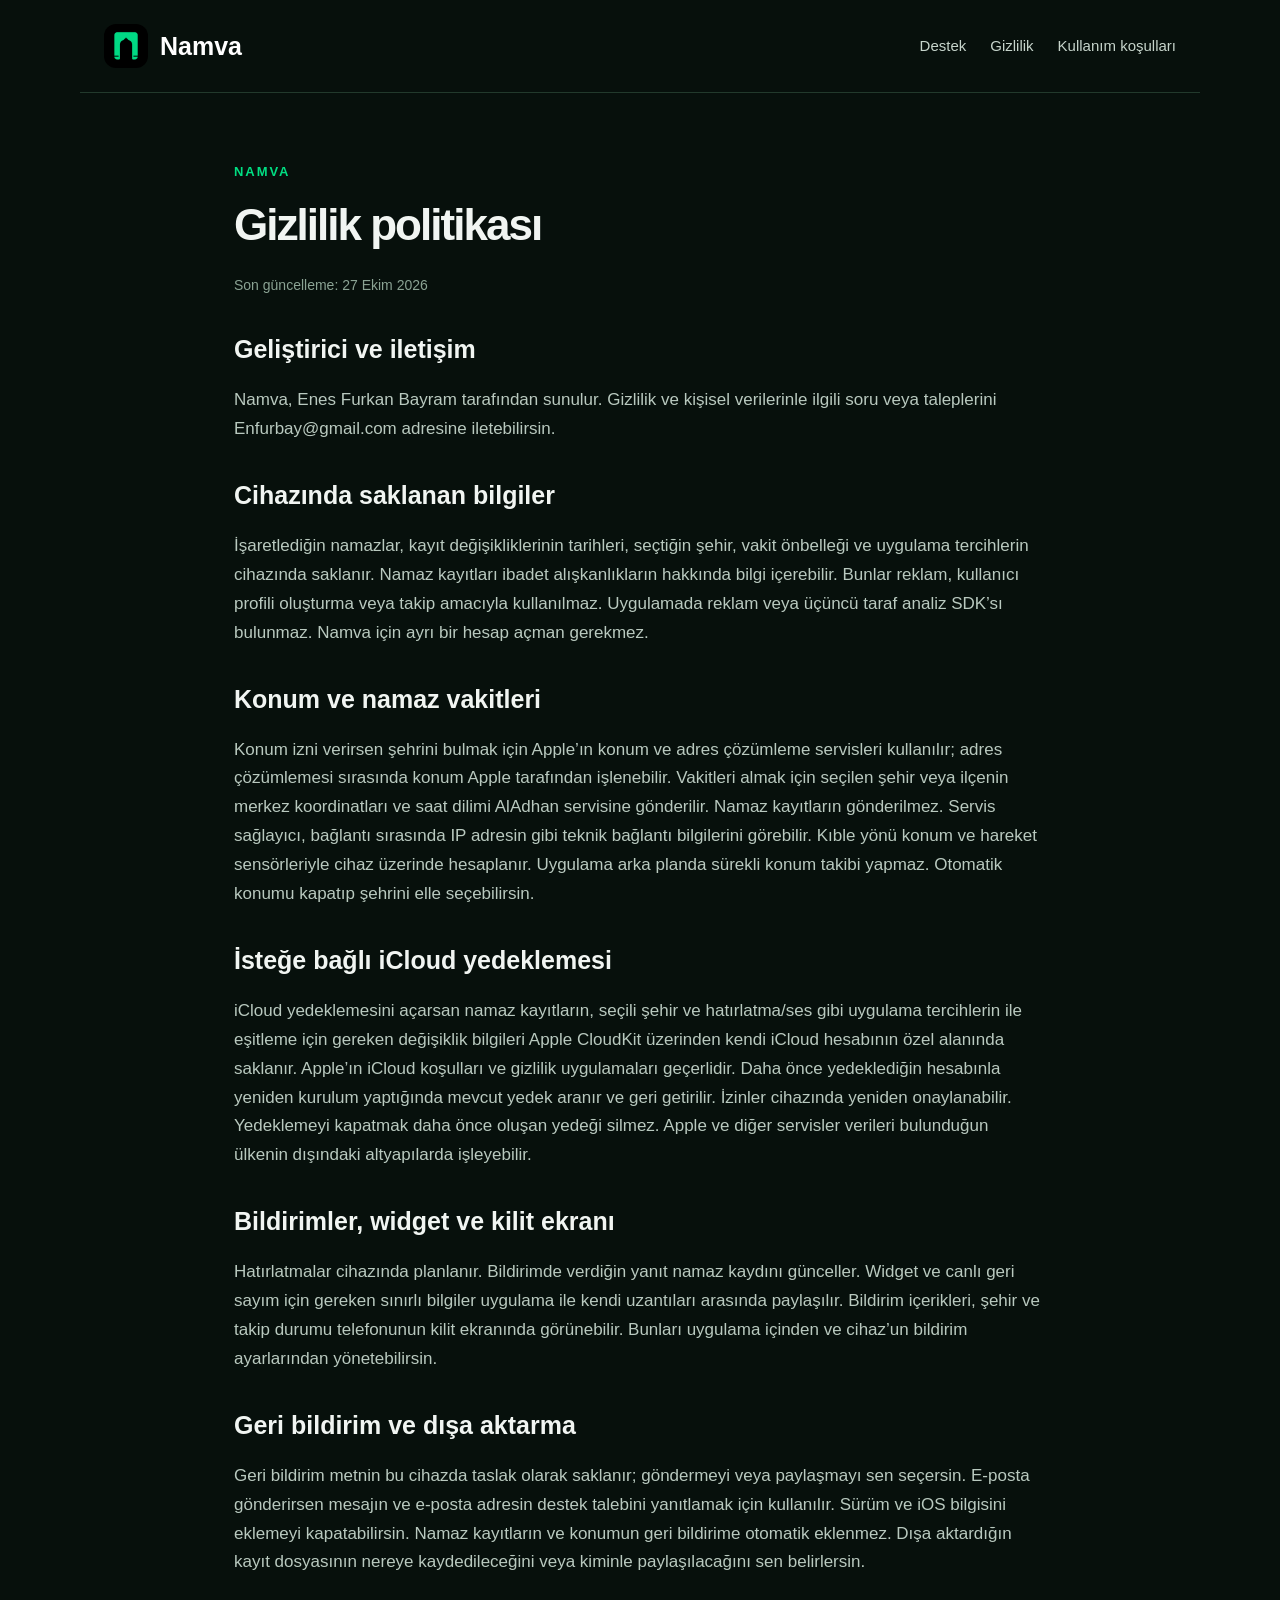
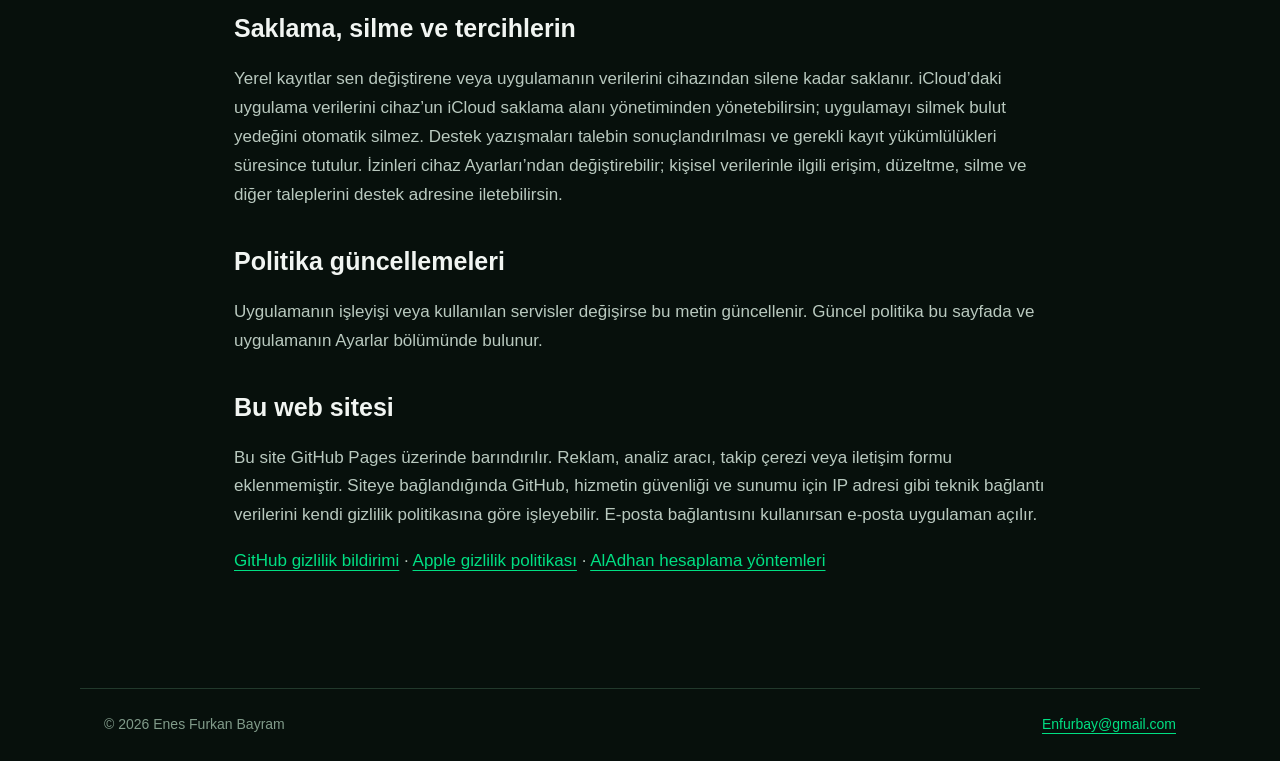
==== privacy.html @ 58e383d5 "Publish Namva support and privacy website" ====
<!doctype html><html lang="tr"><head><meta charset="utf-8"><meta name="viewport" content="width=device-width,initial-scale=1"><title>Gizlilik politikası · Namva</title><meta name="description" content="Namva gizlilik politikası ve geliştirici iletişim bilgileri."><link rel="canonical" href="https://enfurbay.github.io/namva/privacy.html"><link rel="icon" href="assets/logo.png"><link rel="stylesheet" href="style.css"><meta name="theme-color" content="#07100c"></head><body><header><a class="brand" href="index.html"><img src="assets/logo.png" alt="">Namva</a><nav aria-label="Ana menü"><a href="support.html">Destek</a><a href="privacy.html">Gizlilik</a><a href="terms.html">Kullanım koşulları</a></nav></header><main class="legal"><span class="eyebrow">Namva</span><h1>Gizlilik politikası</h1><p class="meta">Son güncelleme: 27 Ekim 2026</p><section><h2>Geliştirici ve iletişim</h2><p>Namva, Enes Furkan Bayram tarafından sunulur. Gizlilik ve kişisel verilerinle ilgili soru veya taleplerini Enfurbay@gmail.com adresine iletebilirsin.</p></section><section><h2>Cihazında saklanan bilgiler</h2><p>İşaretlediğin namazlar, kayıt değişikliklerinin tarihleri, seçtiğin şehir, vakit önbelleği ve uygulama tercihlerin cihazında saklanır. Namaz kayıtları ibadet alışkanlıkların hakkında bilgi içerebilir. Bunlar reklam, kullanıcı profili oluşturma veya takip amacıyla kullanılmaz. Uygulamada reklam veya üçüncü taraf analiz SDK’sı bulunmaz. Namva için ayrı bir hesap açman gerekmez.</p></section><section><h2>Konum ve namaz vakitleri</h2><p>Konum izni verirsen şehrini bulmak için Apple’ın konum ve adres çözümleme servisleri kullanılır; adres çözümlemesi sırasında konum Apple tarafından işlenebilir. Vakitleri almak için seçilen şehir veya ilçenin merkez koordinatları ve saat dilimi AlAdhan servisine gönderilir. Namaz kayıtların gönderilmez. Servis sağlayıcı, bağlantı sırasında IP adresin gibi teknik bağlantı bilgilerini görebilir. Kıble yönü konum ve hareket sensörleriyle cihaz üzerinde hesaplanır. Uygulama arka planda sürekli konum takibi yapmaz. Otomatik konumu kapatıp şehrini elle seçebilirsin.</p></section><section><h2>İsteğe bağlı iCloud yedeklemesi</h2><p>iCloud yedeklemesini açarsan namaz kayıtların, seçili şehir ve hatırlatma/ses gibi uygulama tercihlerin ile eşitleme için gereken değişiklik bilgileri Apple CloudKit üzerinden kendi iCloud hesabının özel alanında saklanır. Apple’ın iCloud koşulları ve gizlilik uygulamaları geçerlidir. Daha önce yedeklediğin hesabınla yeniden kurulum yaptığında mevcut yedek aranır ve geri getirilir. İzinler cihazında yeniden onaylanabilir. Yedeklemeyi kapatmak daha önce oluşan yedeği silmez. Apple ve diğer servisler verileri bulunduğun ülkenin dışındaki altyapılarda işleyebilir.</p></section><section><h2>Bildirimler, widget ve kilit ekranı</h2><p>Hatırlatmalar cihazında planlanır. Bildirimde verdiğin yanıt namaz kaydını günceller. Widget ve canlı geri sayım için gereken sınırlı bilgiler uygulama ile kendi uzantıları arasında paylaşılır. Bildirim içerikleri, şehir ve takip durumu telefonunun kilit ekranında görünebilir. Bunları uygulama içinden ve cihaz’un bildirim ayarlarından yönetebilirsin.</p></section><section><h2>Geri bildirim ve dışa aktarma</h2><p>Geri bildirim metnin bu cihazda taslak olarak saklanır; göndermeyi veya paylaşmayı sen seçersin. E-posta gönderirsen mesajın ve e-posta adresin destek talebini yanıtlamak için kullanılır. Sürüm ve iOS bilgisini eklemeyi kapatabilirsin. Namaz kayıtların ve konumun geri bildirime otomatik eklenmez. Dışa aktardığın kayıt dosyasının nereye kaydedileceğini veya kiminle paylaşılacağını sen belirlersin.</p></section><section><h2>Saklama, silme ve tercihlerin</h2><p>Yerel kayıtlar sen değiştirene veya uygulamanın verilerini cihazından silene kadar saklanır. iCloud’daki uygulama verilerini cihaz’un iCloud saklama alanı yönetiminden yönetebilirsin; uygulamayı silmek bulut yedeğini otomatik silmez. Destek yazışmaları talebin sonuçlandırılması ve gerekli kayıt yükümlülükleri süresince tutulur. İzinleri cihaz Ayarları’ndan değiştirebilir; kişisel verilerinle ilgili erişim, düzeltme, silme ve diğer taleplerini destek adresine iletebilirsin.</p></section><section><h2>Politika güncellemeleri</h2><p>Uygulamanın işleyişi veya kullanılan servisler değişirse bu metin güncellenir. Güncel politika bu sayfada ve uygulamanın Ayarlar bölümünde bulunur.</p></section><section><h2>Bu web sitesi</h2><p>Bu site GitHub Pages üzerinde barındırılır. Reklam, analiz aracı, takip çerezi veya iletişim formu eklenmemiştir. Siteye bağlandığında GitHub, hizmetin güvenliği ve sunumu için IP adresi gibi teknik bağlantı verilerini kendi gizlilik politikasına göre işleyebilir. E-posta bağlantısını kullanırsan e-posta uygulaman açılır.</p><p><a href="https://docs.github.com/en/site-policy/privacy-policies/github-general-privacy-statement">GitHub gizlilik bildirimi</a> · <a href="https://www.apple.com/legal/privacy/">Apple gizlilik politikası</a> · <a href="https://aladhan.com/calculation-methods">AlAdhan hesaplama yöntemleri</a></p></section></main><footer><span>© 2026 Enes Furkan Bayram</span><a href="mailto:Enfurbay@gmail.com">Enfurbay@gmail.com</a></footer></body></html>
---- style.css ----
*{box-sizing:border-box}html{color-scheme:dark;scroll-behavior:smooth}body{margin:0;background:#07100c;color:#f1f5f2;font:17px/1.7 -apple-system,BlinkMacSystemFont,Segoe UI,sans-serif}a{color:#00df83;text-underline-offset:4px}a:hover{color:#8dffc5}header,main,footer{max-width:1120px;margin:auto;padding:24px}header{display:flex;align-items:center;justify-content:space-between;gap:24px;border-bottom:1px solid #22392c}nav{display:flex;gap:24px;flex-wrap:wrap}nav a{text-decoration:none;font-size:15px;color:#c6d4cb}.brand{display:flex;align-items:center;gap:12px;font-size:25px;font-weight:750;color:#fff;text-decoration:none}.brand img{width:44px;height:44px;border-radius:12px}main{min-height:60vh;padding-top:64px;padding-bottom:80px}h1{font-size:clamp(36px,6vw,72px);line-height:1.08;letter-spacing:-.045em;margin:15px 0 26px}h2{font-size:25px;line-height:1.25;margin-top:36px}p{color:#b9c9bf}section p{max-width:820px}.eyebrow{font-size:13px;letter-spacing:.15em;color:#00df83;font-weight:700;text-transform:uppercase}.hero{display:grid;grid-template-columns:1.2fr .8fr;gap:55px;align-items:center}.hero img{width:100%;max-width:360px;border-radius:24px;box-shadow:0 30px 100px #00190e}.pill{display:inline-block;background:#103523;border:1px solid #276343;border-radius:28px;padding:8px 18px;color:#00df83;font-weight:600;font-size:15px}.actions{display:flex;flex-wrap:wrap;gap:15px;margin-top:30px}.button{background:#00df83;color:#032113;padding:12px 24px;border-radius:14px;text-decoration:none;font-weight:650}.button:hover{background:#5cf6ad;color:#032113}.cards{display:grid;grid-template-columns:repeat(3,1fr);gap:20px;margin-top:70px}.card{padding:25px;border:1px solid #284435;border-radius:22px;background:#0c1a12}.card h2{margin-top:0;font-size:22px}.card p{font-size:16px}footer{border-top:1px solid #22392c;font-size:14px;color:#819b8a;display:flex;justify-content:space-between;gap:20px;flex-wrap:wrap}.legal{max-width:860px}.legal h1{font-size:44px}.legal section{margin-bottom:32px}.meta{font-size:14px;color:#8ba394}details{border-bottom:1px solid #284435;padding:20px 0}summary{font-size:20px;font-weight:600;cursor:pointer}summary:focus-visible,a:focus-visible{outline:3px solid #00df83;outline-offset:5px}details p{margin-bottom:4px}@media(max-width:720px){header{align-items:flex-start;flex-direction:column}nav{gap:16px}.hero{grid-template-columns:1fr}.hero img{display:block;margin:20px auto 0;max-width:300px}.cards{grid-template-columns:1fr;gap:15px;margin-top:40px}main{padding-top:40px}.legal h1{font-size:36px}}
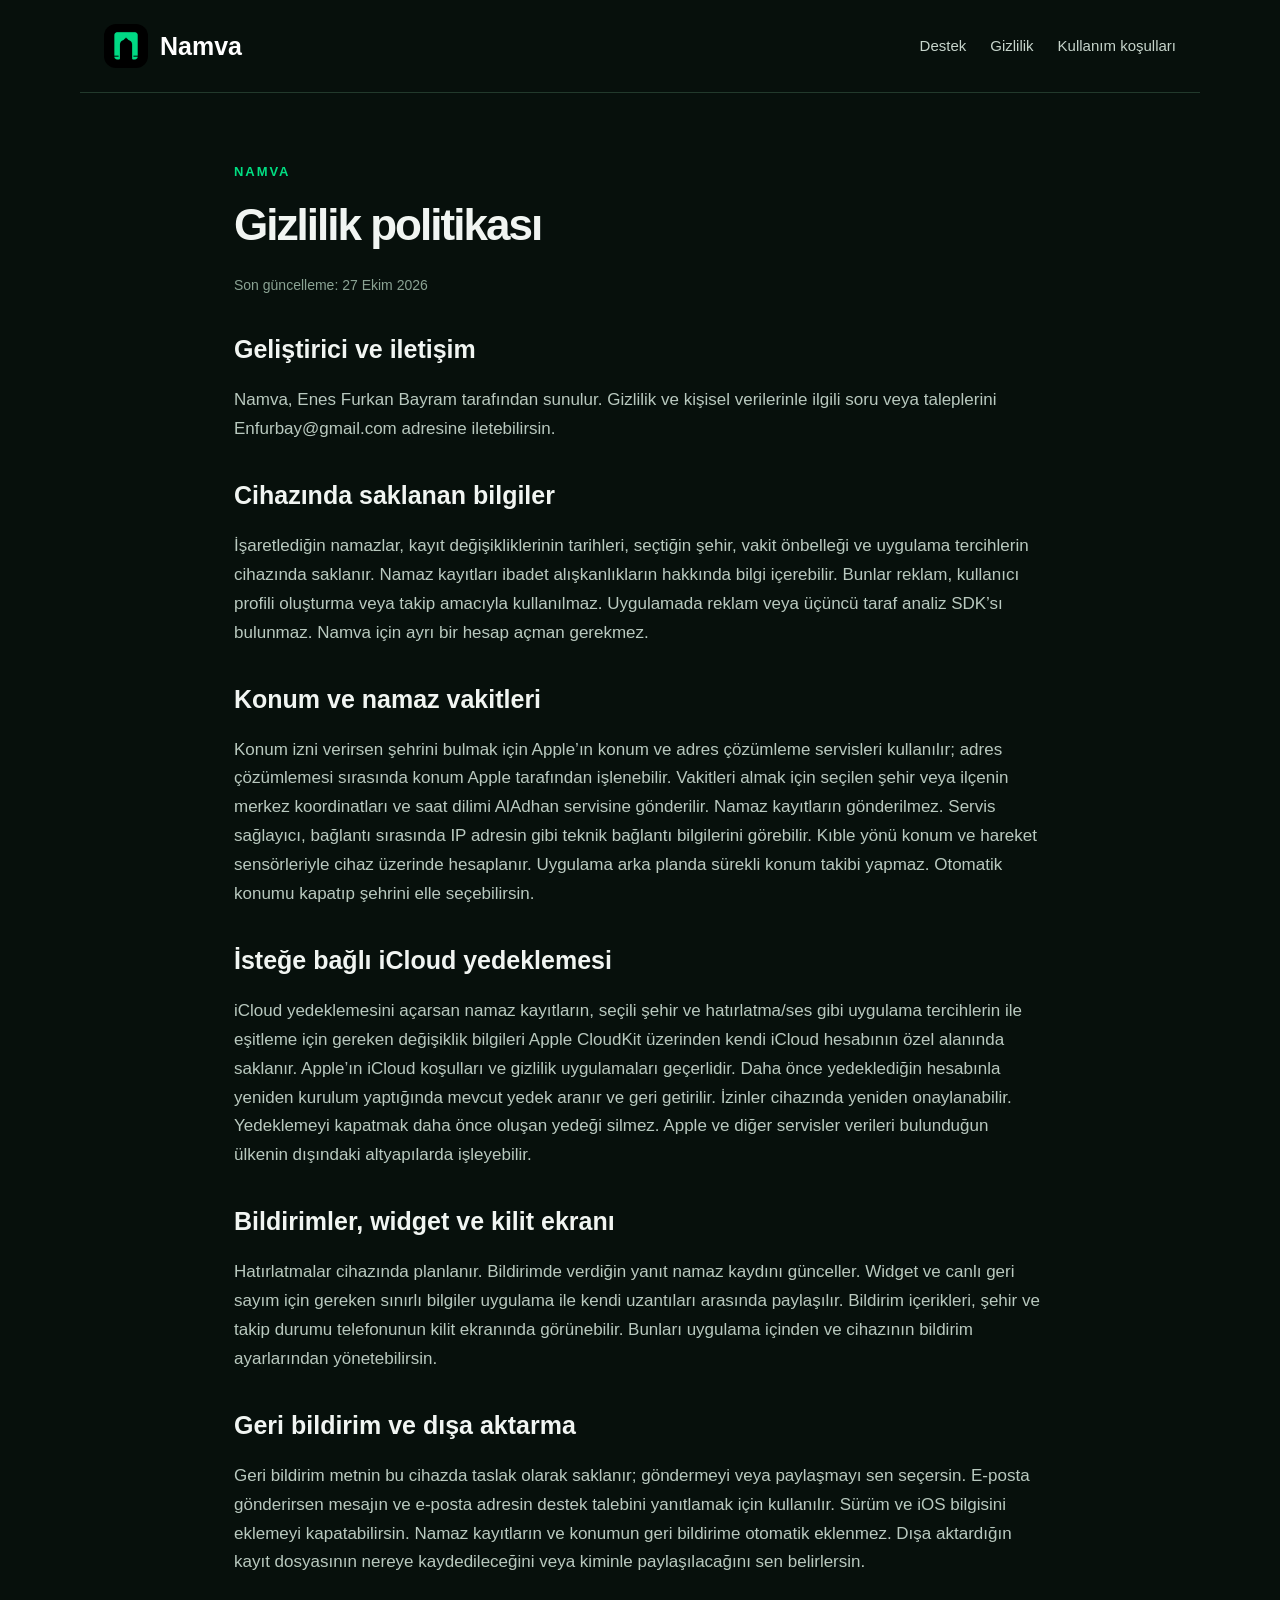
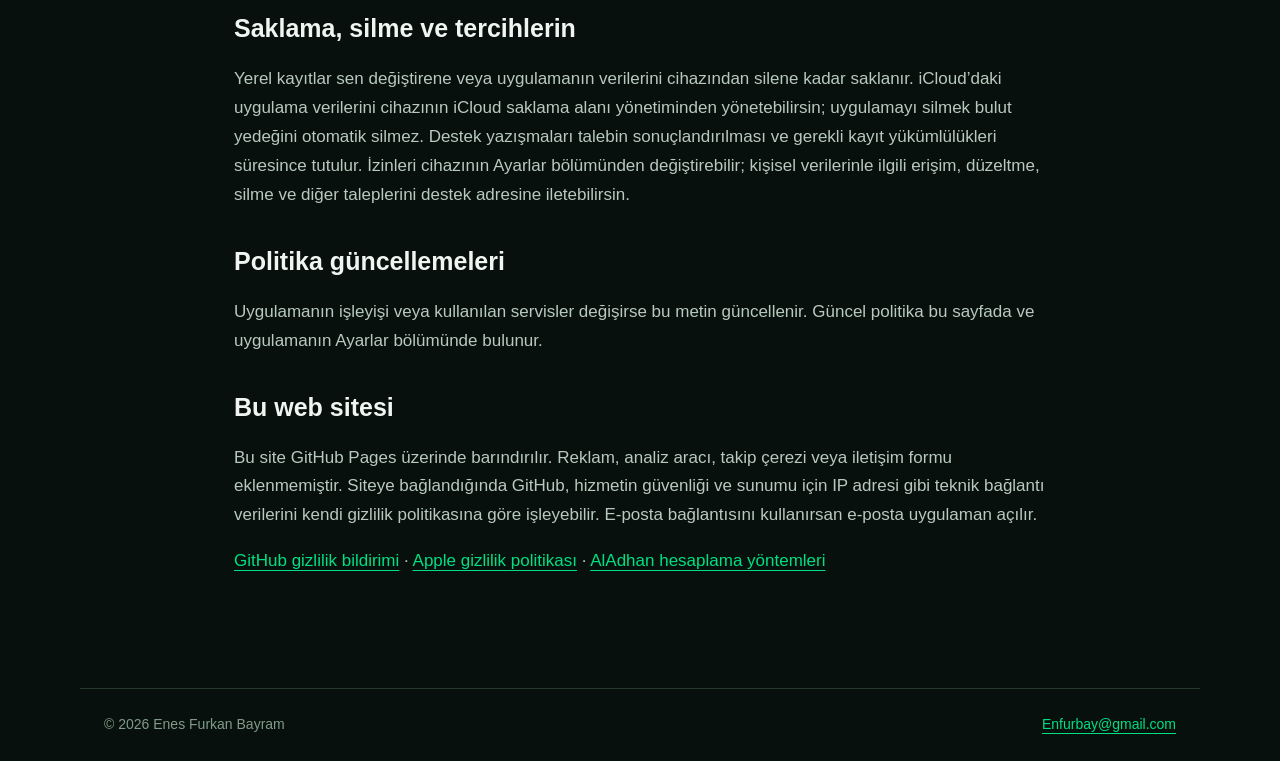
==== commit 35bc53ab: "Polish device references in privacy policy" ====
--- a/privacy.html
+++ b/privacy.html
@@ -1 +1 @@
-<!doctype html><html lang="tr"><head><meta charset="utf-8"><meta name="viewport" content="width=device-width,initial-scale=1"><title>Gizlilik politikası · Namva</title><meta name="description" content="Namva gizlilik politikası ve geliştirici iletişim bilgileri."><link rel="canonical" href="https://enfurbay.github.io/namva/privacy.html"><link rel="icon" href="assets/logo.png"><link rel="stylesheet" href="style.css"><meta name="theme-color" content="#07100c"></head><body><header><a class="brand" href="index.html"><img src="assets/logo.png" alt="">Namva</a><nav aria-label="Ana menü"><a href="support.html">Destek</a><a href="privacy.html">Gizlilik</a><a href="terms.html">Kullanım koşulları</a></nav></header><main class="legal"><span class="eyebrow">Namva</span><h1>Gizlilik politikası</h1><p class="meta">Son güncelleme: 27 Ekim 2026</p><section><h2>Geliştirici ve iletişim</h2><p>Namva, Enes Furkan Bayram tarafından sunulur. Gizlilik ve kişisel verilerinle ilgili soru veya taleplerini Enfurbay@gmail.com adresine iletebilirsin.</p></section><section><h2>Cihazında saklanan bilgiler</h2><p>İşaretlediğin namazlar, kayıt değişikliklerinin tarihleri, seçtiğin şehir, vakit önbelleği ve uygulama tercihlerin cihazında saklanır. Namaz kayıtları ibadet alışkanlıkların hakkında bilgi içerebilir. Bunlar reklam, kullanıcı profili oluşturma veya takip amacıyla kullanılmaz. Uygulamada reklam veya üçüncü taraf analiz SDK’sı bulunmaz. Namva için ayrı bir hesap açman gerekmez.</p></section><section><h2>Konum ve namaz vakitleri</h2><p>Konum izni verirsen şehrini bulmak için Apple’ın konum ve adres çözümleme servisleri kullanılır; adres çözümlemesi sırasında konum Apple tarafından işlenebilir. Vakitleri almak için seçilen şehir veya ilçenin merkez koordinatları ve saat dilimi AlAdhan servisine gönderilir. Namaz kayıtların gönderilmez. Servis sağlayıcı, bağlantı sırasında IP adresin gibi teknik bağlantı bilgilerini görebilir. Kıble yönü konum ve hareket sensörleriyle cihaz üzerinde hesaplanır. Uygulama arka planda sürekli konum takibi yapmaz. Otomatik konumu kapatıp şehrini elle seçebilirsin.</p></section><section><h2>İsteğe bağlı iCloud yedeklemesi</h2><p>iCloud yedeklemesini açarsan namaz kayıtların, seçili şehir ve hatırlatma/ses gibi uygulama tercihlerin ile eşitleme için gereken değişiklik bilgileri Apple CloudKit üzerinden kendi iCloud hesabının özel alanında saklanır. Apple’ın iCloud koşulları ve gizlilik uygulamaları geçerlidir. Daha önce yedeklediğin hesabınla yeniden kurulum yaptığında mevcut yedek aranır ve geri getirilir. İzinler cihazında yeniden onaylanabilir. Yedeklemeyi kapatmak daha önce oluşan yedeği silmez. Apple ve diğer servisler verileri bulunduğun ülkenin dışındaki altyapılarda işleyebilir.</p></section><section><h2>Bildirimler, widget ve kilit ekranı</h2><p>Hatırlatmalar cihazında planlanır. Bildirimde verdiğin yanıt namaz kaydını günceller. Widget ve canlı geri sayım için gereken sınırlı bilgiler uygulama ile kendi uzantıları arasında paylaşılır. Bildirim içerikleri, şehir ve takip durumu telefonunun kilit ekranında görünebilir. Bunları uygulama içinden ve cihaz’un bildirim ayarlarından yönetebilirsin.</p></section><section><h2>Geri bildirim ve dışa aktarma</h2><p>Geri bildirim metnin bu cihazda taslak olarak saklanır; göndermeyi veya paylaşmayı sen seçersin. E-posta gönderirsen mesajın ve e-posta adresin destek talebini yanıtlamak için kullanılır. Sürüm ve iOS bilgisini eklemeyi kapatabilirsin. Namaz kayıtların ve konumun geri bildirime otomatik eklenmez. Dışa aktardığın kayıt dosyasının nereye kaydedileceğini veya kiminle paylaşılacağını sen belirlersin.</p></section><section><h2>Saklama, silme ve tercihlerin</h2><p>Yerel kayıtlar sen değiştirene veya uygulamanın verilerini cihazından silene kadar saklanır. iCloud’daki uygulama verilerini cihaz’un iCloud saklama alanı yönetiminden yönetebilirsin; uygulamayı silmek bulut yedeğini otomatik silmez. Destek yazışmaları talebin sonuçlandırılması ve gerekli kayıt yükümlülükleri süresince tutulur. İzinleri cihaz Ayarları’ndan değiştirebilir; kişisel verilerinle ilgili erişim, düzeltme, silme ve diğer taleplerini destek adresine iletebilirsin.</p></section><section><h2>Politika güncellemeleri</h2><p>Uygulamanın işleyişi veya kullanılan servisler değişirse bu metin güncellenir. Güncel politika bu sayfada ve uygulamanın Ayarlar bölümünde bulunur.</p></section><section><h2>Bu web sitesi</h2><p>Bu site GitHub Pages üzerinde barındırılır. Reklam, analiz aracı, takip çerezi veya iletişim formu eklenmemiştir. Siteye bağlandığında GitHub, hizmetin güvenliği ve sunumu için IP adresi gibi teknik bağlantı verilerini kendi gizlilik politikasına göre işleyebilir. E-posta bağlantısını kullanırsan e-posta uygulaman açılır.</p><p><a href="https://docs.github.com/en/site-policy/privacy-policies/github-general-privacy-statement">GitHub gizlilik bildirimi</a> · <a href="https://www.apple.com/legal/privacy/">Apple gizlilik politikası</a> · <a href="https://aladhan.com/calculation-methods">AlAdhan hesaplama yöntemleri</a></p></section></main><footer><span>© 2026 Enes Furkan Bayram</span><a href="mailto:Enfurbay@gmail.com">Enfurbay@gmail.com</a></footer></body></html>+<!doctype html><html lang="tr"><head><meta charset="utf-8"><meta name="viewport" content="width=device-width,initial-scale=1"><title>Gizlilik politikası · Namva</title><meta name="description" content="Namva gizlilik politikası ve geliştirici iletişim bilgileri."><link rel="canonical" href="https://enfurbay.github.io/namva/privacy.html"><link rel="icon" href="assets/logo.png"><link rel="stylesheet" href="style.css"><meta name="theme-color" content="#07100c"></head><body><header><a class="brand" href="index.html"><img src="assets/logo.png" alt="">Namva</a><nav aria-label="Ana menü"><a href="support.html">Destek</a><a href="privacy.html">Gizlilik</a><a href="terms.html">Kullanım koşulları</a></nav></header><main class="legal"><span class="eyebrow">Namva</span><h1>Gizlilik politikası</h1><p class="meta">Son güncelleme: 27 Ekim 2026</p><section><h2>Geliştirici ve iletişim</h2><p>Namva, Enes Furkan Bayram tarafından sunulur. Gizlilik ve kişisel verilerinle ilgili soru veya taleplerini Enfurbay@gmail.com adresine iletebilirsin.</p></section><section><h2>Cihazında saklanan bilgiler</h2><p>İşaretlediğin namazlar, kayıt değişikliklerinin tarihleri, seçtiğin şehir, vakit önbelleği ve uygulama tercihlerin cihazında saklanır. Namaz kayıtları ibadet alışkanlıkların hakkında bilgi içerebilir. Bunlar reklam, kullanıcı profili oluşturma veya takip amacıyla kullanılmaz. Uygulamada reklam veya üçüncü taraf analiz SDK’sı bulunmaz. Namva için ayrı bir hesap açman gerekmez.</p></section><section><h2>Konum ve namaz vakitleri</h2><p>Konum izni verirsen şehrini bulmak için Apple’ın konum ve adres çözümleme servisleri kullanılır; adres çözümlemesi sırasında konum Apple tarafından işlenebilir. Vakitleri almak için seçilen şehir veya ilçenin merkez koordinatları ve saat dilimi AlAdhan servisine gönderilir. Namaz kayıtların gönderilmez. Servis sağlayıcı, bağlantı sırasında IP adresin gibi teknik bağlantı bilgilerini görebilir. Kıble yönü konum ve hareket sensörleriyle cihaz üzerinde hesaplanır. Uygulama arka planda sürekli konum takibi yapmaz. Otomatik konumu kapatıp şehrini elle seçebilirsin.</p></section><section><h2>İsteğe bağlı iCloud yedeklemesi</h2><p>iCloud yedeklemesini açarsan namaz kayıtların, seçili şehir ve hatırlatma/ses gibi uygulama tercihlerin ile eşitleme için gereken değişiklik bilgileri Apple CloudKit üzerinden kendi iCloud hesabının özel alanında saklanır. Apple’ın iCloud koşulları ve gizlilik uygulamaları geçerlidir. Daha önce yedeklediğin hesabınla yeniden kurulum yaptığında mevcut yedek aranır ve geri getirilir. İzinler cihazında yeniden onaylanabilir. Yedeklemeyi kapatmak daha önce oluşan yedeği silmez. Apple ve diğer servisler verileri bulunduğun ülkenin dışındaki altyapılarda işleyebilir.</p></section><section><h2>Bildirimler, widget ve kilit ekranı</h2><p>Hatırlatmalar cihazında planlanır. Bildirimde verdiğin yanıt namaz kaydını günceller. Widget ve canlı geri sayım için gereken sınırlı bilgiler uygulama ile kendi uzantıları arasında paylaşılır. Bildirim içerikleri, şehir ve takip durumu telefonunun kilit ekranında görünebilir. Bunları uygulama içinden ve cihazının bildirim ayarlarından yönetebilirsin.</p></section><section><h2>Geri bildirim ve dışa aktarma</h2><p>Geri bildirim metnin bu cihazda taslak olarak saklanır; göndermeyi veya paylaşmayı sen seçersin. E-posta gönderirsen mesajın ve e-posta adresin destek talebini yanıtlamak için kullanılır. Sürüm ve iOS bilgisini eklemeyi kapatabilirsin. Namaz kayıtların ve konumun geri bildirime otomatik eklenmez. Dışa aktardığın kayıt dosyasının nereye kaydedileceğini veya kiminle paylaşılacağını sen belirlersin.</p></section><section><h2>Saklama, silme ve tercihlerin</h2><p>Yerel kayıtlar sen değiştirene veya uygulamanın verilerini cihazından silene kadar saklanır. iCloud’daki uygulama verilerini cihazının iCloud saklama alanı yönetiminden yönetebilirsin; uygulamayı silmek bulut yedeğini otomatik silmez. Destek yazışmaları talebin sonuçlandırılması ve gerekli kayıt yükümlülükleri süresince tutulur. İzinleri cihazının Ayarlar bölümünden değiştirebilir; kişisel verilerinle ilgili erişim, düzeltme, silme ve diğer taleplerini destek adresine iletebilirsin.</p></section><section><h2>Politika güncellemeleri</h2><p>Uygulamanın işleyişi veya kullanılan servisler değişirse bu metin güncellenir. Güncel politika bu sayfada ve uygulamanın Ayarlar bölümünde bulunur.</p></section><section><h2>Bu web sitesi</h2><p>Bu site GitHub Pages üzerinde barındırılır. Reklam, analiz aracı, takip çerezi veya iletişim formu eklenmemiştir. Siteye bağlandığında GitHub, hizmetin güvenliği ve sunumu için IP adresi gibi teknik bağlantı verilerini kendi gizlilik politikasına göre işleyebilir. E-posta bağlantısını kullanırsan e-posta uygulaman açılır.</p><p><a href="https://docs.github.com/en/site-policy/privacy-policies/github-general-privacy-statement">GitHub gizlilik bildirimi</a> · <a href="https://www.apple.com/legal/privacy/">Apple gizlilik politikası</a> · <a href="https://aladhan.com/calculation-methods">AlAdhan hesaplama yöntemleri</a></p></section></main><footer><span>© 2026 Enes Furkan Bayram</span><a href="mailto:Enfurbay@gmail.com">Enfurbay@gmail.com</a></footer></body></html>
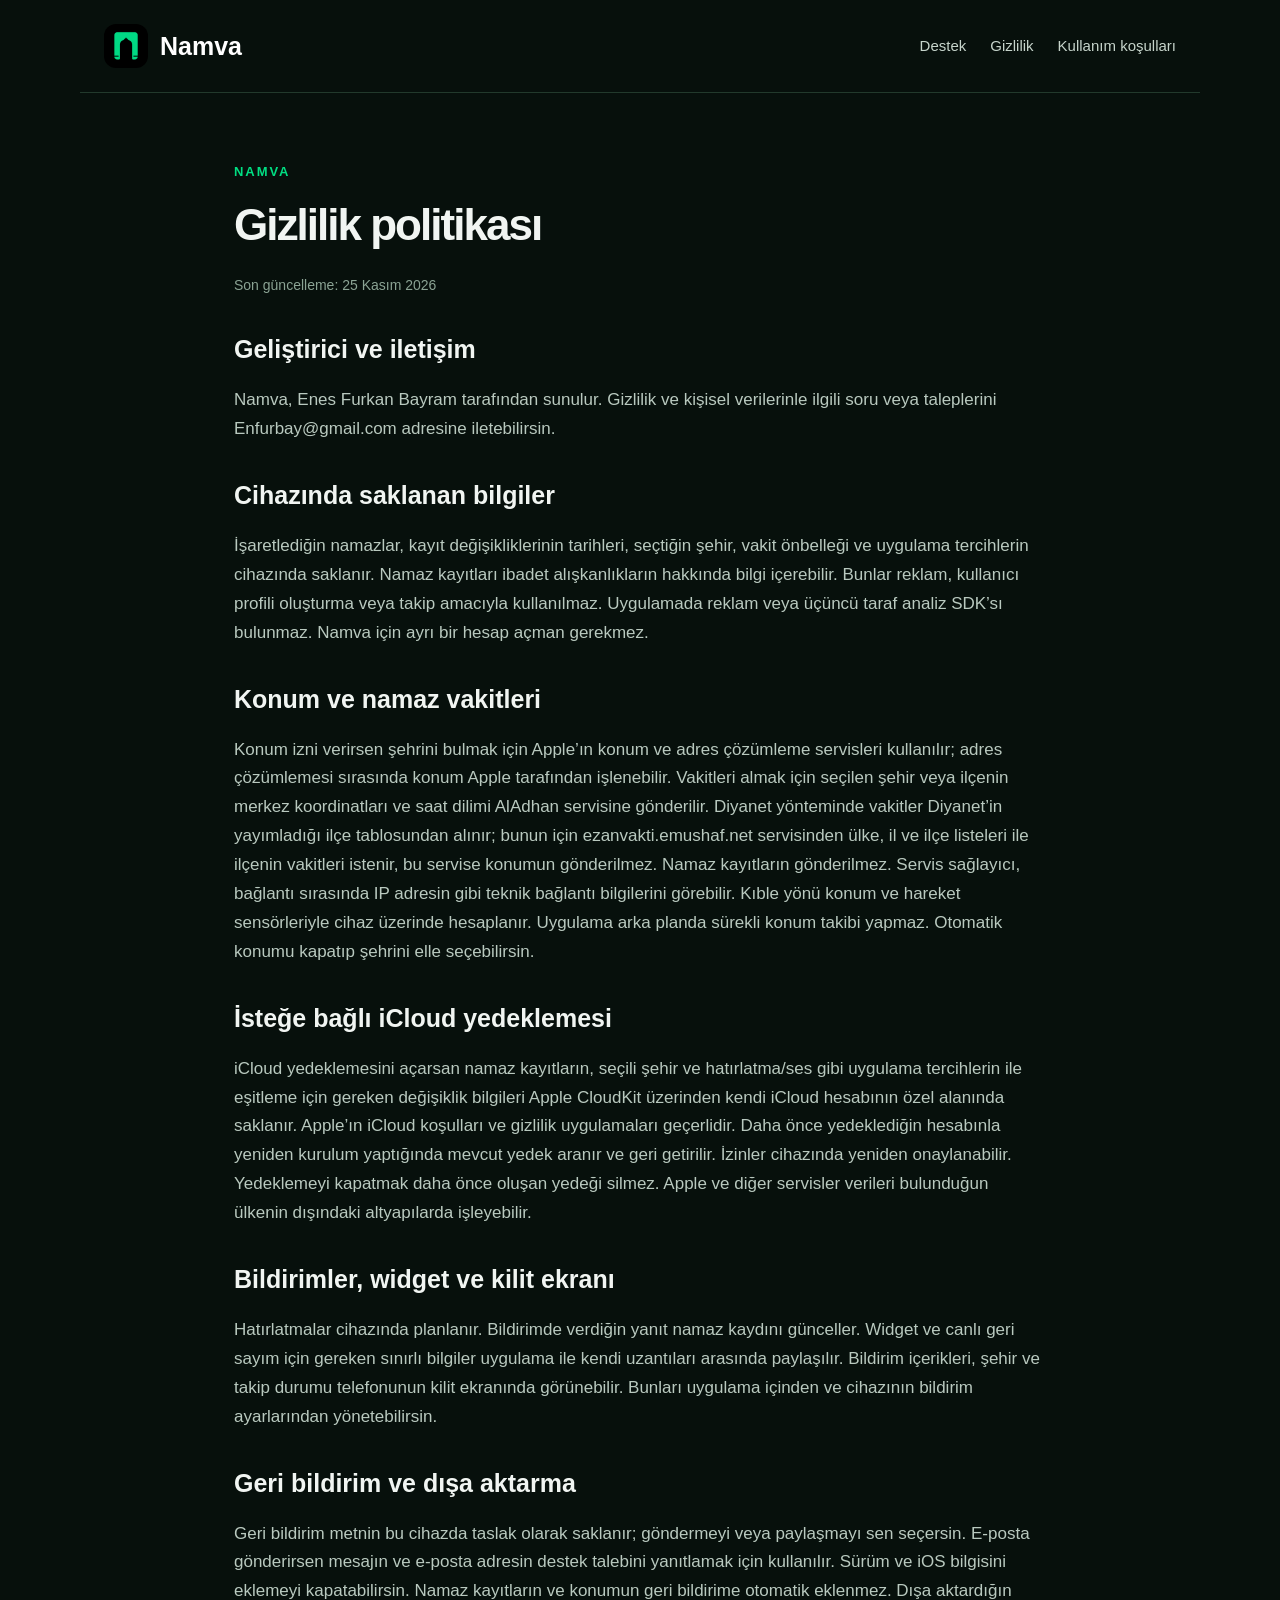
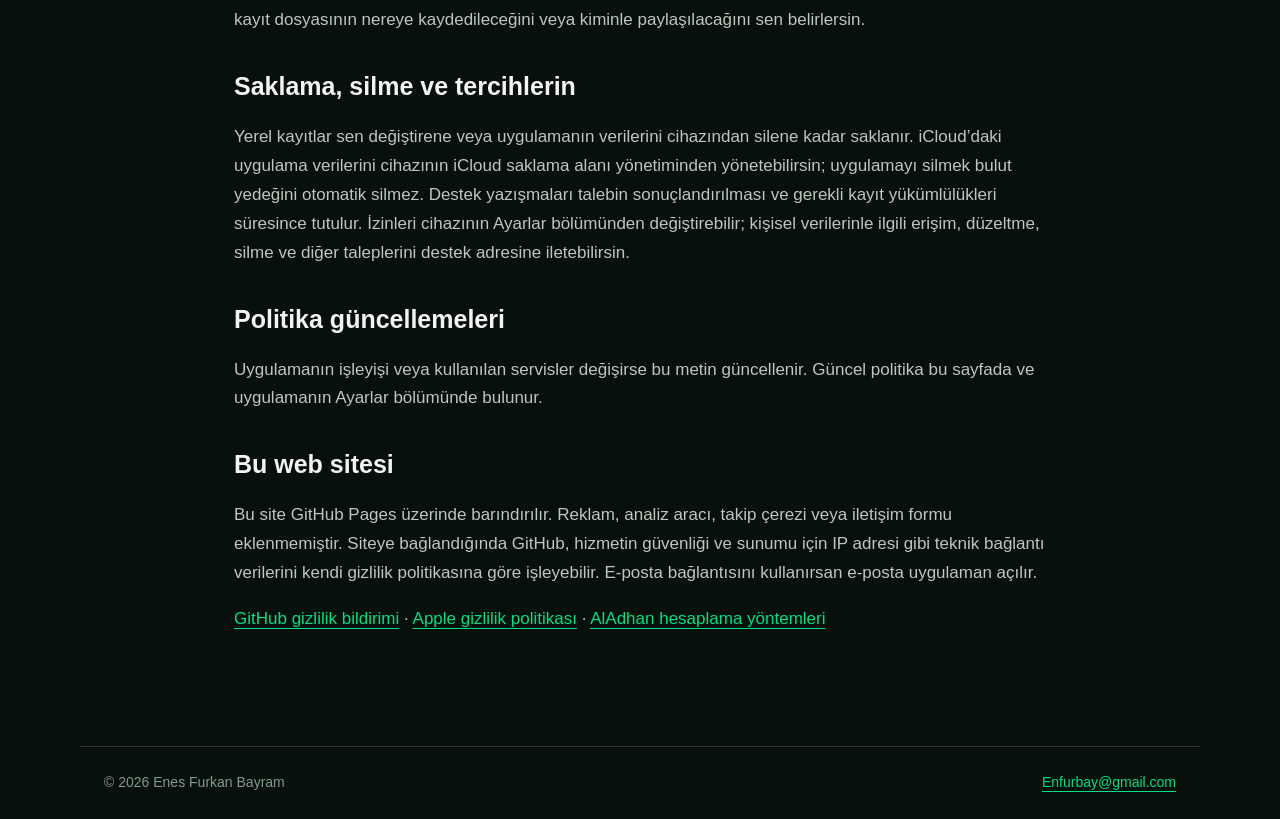
==== commit a23b5326: "Name the Diyanet timetable source in privacy, terms and support Prayer times for the Diyanet method " ====
--- a/privacy.html
+++ b/privacy.html
@@ -1 +1 @@
-<!doctype html><html lang="tr"><head><meta charset="utf-8"><meta name="viewport" content="width=device-width,initial-scale=1"><title>Gizlilik politikası · Namva</title><meta name="description" content="Namva gizlilik politikası ve geliştirici iletişim bilgileri."><link rel="canonical" href="https://enfurbay.github.io/namva/privacy.html"><link rel="icon" href="assets/logo.png"><link rel="stylesheet" href="style.css"><meta name="theme-color" content="#07100c"></head><body><header><a class="brand" href="index.html"><img src="assets/logo.png" alt="">Namva</a><nav aria-label="Ana menü"><a href="support.html">Destek</a><a href="privacy.html">Gizlilik</a><a href="terms.html">Kullanım koşulları</a></nav></header><main class="legal"><span class="eyebrow">Namva</span><h1>Gizlilik politikası</h1><p class="meta">Son güncelleme: 27 Ekim 2026</p><section><h2>Geliştirici ve iletişim</h2><p>Namva, Enes Furkan Bayram tarafından sunulur. Gizlilik ve kişisel verilerinle ilgili soru veya taleplerini Enfurbay@gmail.com adresine iletebilirsin.</p></section><section><h2>Cihazında saklanan bilgiler</h2><p>İşaretlediğin namazlar, kayıt değişikliklerinin tarihleri, seçtiğin şehir, vakit önbelleği ve uygulama tercihlerin cihazında saklanır. Namaz kayıtları ibadet alışkanlıkların hakkında bilgi içerebilir. Bunlar reklam, kullanıcı profili oluşturma veya takip amacıyla kullanılmaz. Uygulamada reklam veya üçüncü taraf analiz SDK’sı bulunmaz. Namva için ayrı bir hesap açman gerekmez.</p></section><section><h2>Konum ve namaz vakitleri</h2><p>Konum izni verirsen şehrini bulmak için Apple’ın konum ve adres çözümleme servisleri kullanılır; adres çözümlemesi sırasında konum Apple tarafından işlenebilir. Vakitleri almak için seçilen şehir veya ilçenin merkez koordinatları ve saat dilimi AlAdhan servisine gönderilir. Namaz kayıtların gönderilmez. Servis sağlayıcı, bağlantı sırasında IP adresin gibi teknik bağlantı bilgilerini görebilir. Kıble yönü konum ve hareket sensörleriyle cihaz üzerinde hesaplanır. Uygulama arka planda sürekli konum takibi yapmaz. Otomatik konumu kapatıp şehrini elle seçebilirsin.</p></section><section><h2>İsteğe bağlı iCloud yedeklemesi</h2><p>iCloud yedeklemesini açarsan namaz kayıtların, seçili şehir ve hatırlatma/ses gibi uygulama tercihlerin ile eşitleme için gereken değişiklik bilgileri Apple CloudKit üzerinden kendi iCloud hesabının özel alanında saklanır. Apple’ın iCloud koşulları ve gizlilik uygulamaları geçerlidir. Daha önce yedeklediğin hesabınla yeniden kurulum yaptığında mevcut yedek aranır ve geri getirilir. İzinler cihazında yeniden onaylanabilir. Yedeklemeyi kapatmak daha önce oluşan yedeği silmez. Apple ve diğer servisler verileri bulunduğun ülkenin dışındaki altyapılarda işleyebilir.</p></section><section><h2>Bildirimler, widget ve kilit ekranı</h2><p>Hatırlatmalar cihazında planlanır. Bildirimde verdiğin yanıt namaz kaydını günceller. Widget ve canlı geri sayım için gereken sınırlı bilgiler uygulama ile kendi uzantıları arasında paylaşılır. Bildirim içerikleri, şehir ve takip durumu telefonunun kilit ekranında görünebilir. Bunları uygulama içinden ve cihazının bildirim ayarlarından yönetebilirsin.</p></section><section><h2>Geri bildirim ve dışa aktarma</h2><p>Geri bildirim metnin bu cihazda taslak olarak saklanır; göndermeyi veya paylaşmayı sen seçersin. E-posta gönderirsen mesajın ve e-posta adresin destek talebini yanıtlamak için kullanılır. Sürüm ve iOS bilgisini eklemeyi kapatabilirsin. Namaz kayıtların ve konumun geri bildirime otomatik eklenmez. Dışa aktardığın kayıt dosyasının nereye kaydedileceğini veya kiminle paylaşılacağını sen belirlersin.</p></section><section><h2>Saklama, silme ve tercihlerin</h2><p>Yerel kayıtlar sen değiştirene veya uygulamanın verilerini cihazından silene kadar saklanır. iCloud’daki uygulama verilerini cihazının iCloud saklama alanı yönetiminden yönetebilirsin; uygulamayı silmek bulut yedeğini otomatik silmez. Destek yazışmaları talebin sonuçlandırılması ve gerekli kayıt yükümlülükleri süresince tutulur. İzinleri cihazının Ayarlar bölümünden değiştirebilir; kişisel verilerinle ilgili erişim, düzeltme, silme ve diğer taleplerini destek adresine iletebilirsin.</p></section><section><h2>Politika güncellemeleri</h2><p>Uygulamanın işleyişi veya kullanılan servisler değişirse bu metin güncellenir. Güncel politika bu sayfada ve uygulamanın Ayarlar bölümünde bulunur.</p></section><section><h2>Bu web sitesi</h2><p>Bu site GitHub Pages üzerinde barındırılır. Reklam, analiz aracı, takip çerezi veya iletişim formu eklenmemiştir. Siteye bağlandığında GitHub, hizmetin güvenliği ve sunumu için IP adresi gibi teknik bağlantı verilerini kendi gizlilik politikasına göre işleyebilir. E-posta bağlantısını kullanırsan e-posta uygulaman açılır.</p><p><a href="https://docs.github.com/en/site-policy/privacy-policies/github-general-privacy-statement">GitHub gizlilik bildirimi</a> · <a href="https://www.apple.com/legal/privacy/">Apple gizlilik politikası</a> · <a href="https://aladhan.com/calculation-methods">AlAdhan hesaplama yöntemleri</a></p></section></main><footer><span>© 2026 Enes Furkan Bayram</span><a href="mailto:Enfurbay@gmail.com">Enfurbay@gmail.com</a></footer></body></html>+<!doctype html><html lang="tr"><head><meta charset="utf-8"><meta name="viewport" content="width=device-width,initial-scale=1"><title>Gizlilik politikası · Namva</title><meta name="description" content="Namva gizlilik politikası ve geliştirici iletişim bilgileri."><link rel="canonical" href="https://enfurbay.github.io/namva/privacy.html"><link rel="icon" href="assets/logo.png"><link rel="stylesheet" href="style.css"><meta name="theme-color" content="#07100c"></head><body><header><a class="brand" href="index.html"><img src="assets/logo.png" alt="">Namva</a><nav aria-label="Ana menü"><a href="support.html">Destek</a><a href="privacy.html">Gizlilik</a><a href="terms.html">Kullanım koşulları</a></nav></header><main class="legal"><span class="eyebrow">Namva</span><h1>Gizlilik politikası</h1><p class="meta">Son güncelleme: 25 Kasım 2026</p><section><h2>Geliştirici ve iletişim</h2><p>Namva, Enes Furkan Bayram tarafından sunulur. Gizlilik ve kişisel verilerinle ilgili soru veya taleplerini Enfurbay@gmail.com adresine iletebilirsin.</p></section><section><h2>Cihazında saklanan bilgiler</h2><p>İşaretlediğin namazlar, kayıt değişikliklerinin tarihleri, seçtiğin şehir, vakit önbelleği ve uygulama tercihlerin cihazında saklanır. Namaz kayıtları ibadet alışkanlıkların hakkında bilgi içerebilir. Bunlar reklam, kullanıcı profili oluşturma veya takip amacıyla kullanılmaz. Uygulamada reklam veya üçüncü taraf analiz SDK’sı bulunmaz. Namva için ayrı bir hesap açman gerekmez.</p></section><section><h2>Konum ve namaz vakitleri</h2><p>Konum izni verirsen şehrini bulmak için Apple’ın konum ve adres çözümleme servisleri kullanılır; adres çözümlemesi sırasında konum Apple tarafından işlenebilir. Vakitleri almak için seçilen şehir veya ilçenin merkez koordinatları ve saat dilimi AlAdhan servisine gönderilir. Diyanet yönteminde vakitler Diyanet’in yayımladığı ilçe tablosundan alınır; bunun için ezanvakti.emushaf.net servisinden ülke, il ve ilçe listeleri ile ilçenin vakitleri istenir, bu servise konumun gönderilmez. Namaz kayıtların gönderilmez. Servis sağlayıcı, bağlantı sırasında IP adresin gibi teknik bağlantı bilgilerini görebilir. Kıble yönü konum ve hareket sensörleriyle cihaz üzerinde hesaplanır. Uygulama arka planda sürekli konum takibi yapmaz. Otomatik konumu kapatıp şehrini elle seçebilirsin.</p></section><section><h2>İsteğe bağlı iCloud yedeklemesi</h2><p>iCloud yedeklemesini açarsan namaz kayıtların, seçili şehir ve hatırlatma/ses gibi uygulama tercihlerin ile eşitleme için gereken değişiklik bilgileri Apple CloudKit üzerinden kendi iCloud hesabının özel alanında saklanır. Apple’ın iCloud koşulları ve gizlilik uygulamaları geçerlidir. Daha önce yedeklediğin hesabınla yeniden kurulum yaptığında mevcut yedek aranır ve geri getirilir. İzinler cihazında yeniden onaylanabilir. Yedeklemeyi kapatmak daha önce oluşan yedeği silmez. Apple ve diğer servisler verileri bulunduğun ülkenin dışındaki altyapılarda işleyebilir.</p></section><section><h2>Bildirimler, widget ve kilit ekranı</h2><p>Hatırlatmalar cihazında planlanır. Bildirimde verdiğin yanıt namaz kaydını günceller. Widget ve canlı geri sayım için gereken sınırlı bilgiler uygulama ile kendi uzantıları arasında paylaşılır. Bildirim içerikleri, şehir ve takip durumu telefonunun kilit ekranında görünebilir. Bunları uygulama içinden ve cihazının bildirim ayarlarından yönetebilirsin.</p></section><section><h2>Geri bildirim ve dışa aktarma</h2><p>Geri bildirim metnin bu cihazda taslak olarak saklanır; göndermeyi veya paylaşmayı sen seçersin. E-posta gönderirsen mesajın ve e-posta adresin destek talebini yanıtlamak için kullanılır. Sürüm ve iOS bilgisini eklemeyi kapatabilirsin. Namaz kayıtların ve konumun geri bildirime otomatik eklenmez. Dışa aktardığın kayıt dosyasının nereye kaydedileceğini veya kiminle paylaşılacağını sen belirlersin.</p></section><section><h2>Saklama, silme ve tercihlerin</h2><p>Yerel kayıtlar sen değiştirene veya uygulamanın verilerini cihazından silene kadar saklanır. iCloud’daki uygulama verilerini cihazının iCloud saklama alanı yönetiminden yönetebilirsin; uygulamayı silmek bulut yedeğini otomatik silmez. Destek yazışmaları talebin sonuçlandırılması ve gerekli kayıt yükümlülükleri süresince tutulur. İzinleri cihazının Ayarlar bölümünden değiştirebilir; kişisel verilerinle ilgili erişim, düzeltme, silme ve diğer taleplerini destek adresine iletebilirsin.</p></section><section><h2>Politika güncellemeleri</h2><p>Uygulamanın işleyişi veya kullanılan servisler değişirse bu metin güncellenir. Güncel politika bu sayfada ve uygulamanın Ayarlar bölümünde bulunur.</p></section><section><h2>Bu web sitesi</h2><p>Bu site GitHub Pages üzerinde barındırılır. Reklam, analiz aracı, takip çerezi veya iletişim formu eklenmemiştir. Siteye bağlandığında GitHub, hizmetin güvenliği ve sunumu için IP adresi gibi teknik bağlantı verilerini kendi gizlilik politikasına göre işleyebilir. E-posta bağlantısını kullanırsan e-posta uygulaman açılır.</p><p><a href="https://docs.github.com/en/site-policy/privacy-policies/github-general-privacy-statement">GitHub gizlilik bildirimi</a> · <a href="https://www.apple.com/legal/privacy/">Apple gizlilik politikası</a> · <a href="https://aladhan.com/calculation-methods">AlAdhan hesaplama yöntemleri</a></p></section></main><footer><span>© 2026 Enes Furkan Bayram</span><a href="mailto:Enfurbay@gmail.com">Enfurbay@gmail.com</a></footer></body></html>
